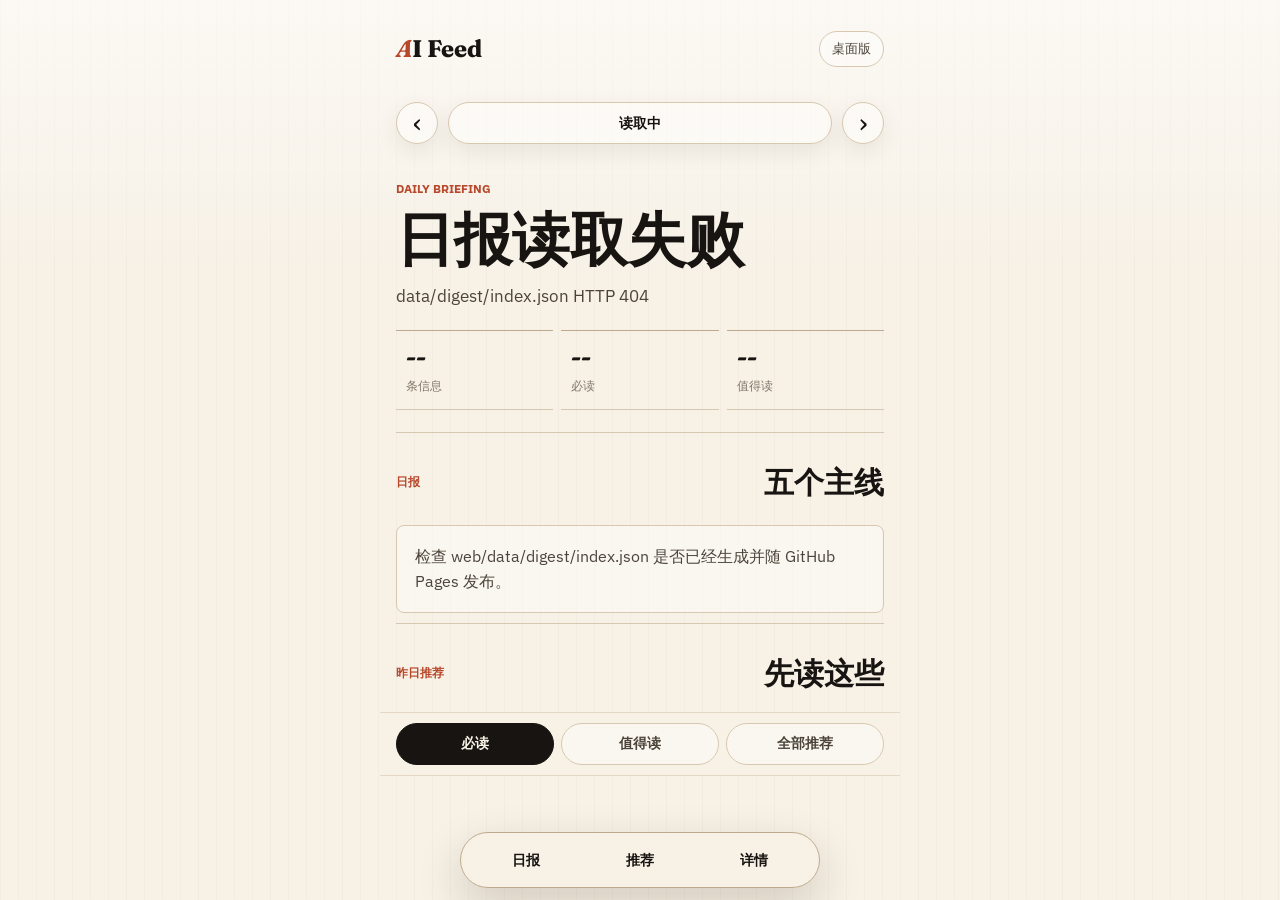
==== web/mobile.html @ b82f572b "Add mobile daily reader" ====
<!doctype html>
<html lang="zh-CN">
<head>
<meta charset="utf-8" />
<meta name="viewport" content="width=device-width,initial-scale=1,viewport-fit=cover" />
<title>AI Feed · Mobile Daily</title>
<link rel="icon" href="favicon.svg" type="image/svg+xml" />
<link rel="preconnect" href="https://fonts.googleapis.com" />
<link rel="preconnect" href="https://fonts.gstatic.com" crossorigin />
<link href="https://fonts.googleapis.com/css2?family=Fraunces:opsz,wght,SOFT@9..144,400..800,0..100&family=IBM+Plex+Sans:wght@400;500;600&display=swap" rel="stylesheet" />
<link rel="stylesheet" href="mobile.css?v=20260612-mobile-daily" />
</head>
<body>
  <main class="phone-shell">
    <header class="mobile-hero">
      <div class="hero-topline">
        <span class="brand-mark">AI Feed</span>
        <a class="desk-link" href="index.html" aria-label="打开桌面版">桌面版</a>
      </div>
      <div class="date-row">
        <button class="date-step" id="prev-date" type="button" aria-label="前一天">‹</button>
        <button class="date-pill" id="date-pill" type="button">读取中</button>
        <button class="date-step" id="next-date" type="button" aria-label="后一天">›</button>
      </div>
      <div class="date-rail" id="date-rail" aria-label="其他日报"></div>
      <p class="eyebrow" id="freshness">Daily briefing</p>
      <h1 id="main-judgment">正在读取今日日报</h1>
      <p class="main-line" id="main-line">请稍等一下。</p>
      <div class="hero-metrics" aria-label="日报覆盖">
        <div>
          <strong id="metric-items">--</strong>
          <span>条信息</span>
        </div>
        <div>
          <strong id="metric-must">--</strong>
          <span>必读</span>
        </div>
        <div>
          <strong id="metric-worth">--</strong>
          <span>值得读</span>
        </div>
      </div>
    </header>

    <section class="section-block" id="story-section">
      <div class="section-head">
        <p>日报</p>
        <h2>五个主线</h2>
      </div>
      <div class="story-list" id="story-list"></div>
    </section>

    <section class="section-block">
      <div class="section-head compact">
        <p>昨日推荐</p>
        <h2 id="recommend-title">先读这些</h2>
      </div>
      <div class="filter-strip" role="tablist" aria-label="推荐筛选">
        <button class="filter-chip active" data-filter="must" type="button">必读</button>
        <button class="filter-chip" data-filter="worth" type="button">值得读</button>
        <button class="filter-chip" data-filter="all" type="button">全部推荐</button>
      </div>
      <div class="recommend-list" id="recommend-list"></div>
    </section>
  </main>

  <nav class="bottom-nav" aria-label="页面跳转">
    <a href="#story-section">日报</a>
    <button id="jump-recommend" type="button">推荐</button>
    <a id="desktop-date-link" href="index.html">详情</a>
  </nav>

  <template id="story-template">
    <article class="story-card">
      <div class="story-rank"></div>
      <h3><a class="story-title" target="_blank" rel="noopener"></a></h3>
      <p class="story-what"></p>
      <p class="story-why"></p>
      <div class="tag-row"></div>
    </article>
  </template>

  <template id="item-template">
    <article class="item-card">
      <a class="item-title" target="_blank" rel="noopener"></a>
      <p class="item-summary"></p>
      <p class="item-reason"></p>
      <div class="item-meta"></div>
    </article>
  </template>

  <script src="mobile.js?v=20260612-mobile-daily"></script>
</body>
</html>
---- web/mobile.css ----
:root {
  --paper: #f7f1e6;
  --paper-warm: #efe3d1;
  --ink: #171411;
  --ink-soft: #4c443a;
  --muted: #827767;
  --line: #d8c8b1;
  --line-strong: #bda98d;
  --tomato: #b8482c;
  --tomato-soft: rgba(184, 72, 44, 0.12);
  --green: #2e6d58;
  --blue: #305f8f;
  --shadow: 0 18px 40px rgba(55, 38, 19, 0.12);
  --font-display: "Fraunces", "Songti SC", "STSong", serif;
  --font-body: "IBM Plex Sans", -apple-system, BlinkMacSystemFont, "PingFang SC", "Microsoft YaHei", sans-serif;
}

* { box-sizing: border-box; }
html { scroll-behavior: smooth; }
body {
  margin: 0;
  min-height: 100vh;
  background:
    linear-gradient(180deg, rgba(255,255,255,0.58), transparent 280px),
    repeating-linear-gradient(90deg, rgba(23,20,17,0.025) 0 1px, transparent 1px 18px),
    var(--paper);
  color: var(--ink);
  font-family: var(--font-body);
  font-size: 16px;
  line-height: 1.58;
  -webkit-font-smoothing: antialiased;
  text-rendering: optimizeLegibility;
}

a { color: inherit; text-decoration: none; }
button {
  color: inherit;
  font: inherit;
  border: 0;
  background: none;
  cursor: pointer;
}

.phone-shell {
  width: min(100%, 520px);
  margin: 0 auto;
  padding: max(18px, env(safe-area-inset-top)) 16px 92px;
}

.mobile-hero {
  display: flex;
  flex-direction: column;
  padding: 12px 0 22px;
}

.hero-topline,
.date-row,
.hero-metrics,
.section-head,
.item-meta,
.tag-row,
.bottom-nav {
  display: flex;
  align-items: center;
}

.hero-topline {
  justify-content: space-between;
  margin-bottom: 34px;
}

.brand-mark {
  font-family: var(--font-display);
  font-size: 24px;
  font-weight: 750;
}

.brand-mark::first-letter {
  color: var(--tomato);
  font-style: italic;
}

.desk-link {
  min-height: 36px;
  display: inline-flex;
  align-items: center;
  padding: 0 12px;
  border: 1px solid var(--line);
  border-radius: 999px;
  color: var(--ink-soft);
  font-size: 13px;
  background: rgba(255,255,255,0.34);
}

.date-row {
  gap: 10px;
  margin-bottom: 10px;
}

.date-step,
.date-pill {
  min-height: 42px;
  border: 1px solid var(--line);
  background: rgba(255,255,255,0.42);
  box-shadow: 0 8px 22px rgba(55, 38, 19, 0.08);
}

.date-step {
  width: 42px;
  border-radius: 50%;
  font-size: 28px;
  line-height: 1;
}

.date-step:disabled {
  opacity: 0.35;
}

.date-pill {
  flex: 1;
  border-radius: 999px;
  font-size: 14px;
  font-weight: 600;
}

.date-rail {
  display: flex;
  gap: 8px;
  margin: 0 -16px 22px;
  padding: 0 16px 4px;
  overflow-x: auto;
  scrollbar-width: none;
}

.date-rail::-webkit-scrollbar {
  display: none;
}

.date-rail button {
  flex: 0 0 auto;
  min-height: 34px;
  padding: 0 11px;
  border: 1px solid var(--line);
  border-radius: 999px;
  background: rgba(255,255,255,0.34);
  color: var(--muted);
  font-size: 12px;
  font-weight: 650;
}

.date-rail button.active {
  background: var(--tomato-soft);
  border-color: rgba(184, 72, 44, 0.35);
  color: var(--tomato);
}

.eyebrow {
  margin: 0 0 12px;
  color: var(--tomato);
  font-size: 12px;
  font-weight: 700;
  text-transform: uppercase;
}

h1,
h2,
h3,
p {
  margin-top: 0;
}

h1 {
  margin-bottom: 14px;
  font-family: var(--font-display);
  font-size: clamp(36px, 12vw, 58px);
  font-weight: 760;
  line-height: 0.98;
}

.main-line {
  margin-bottom: 20px;
  color: var(--ink-soft);
  font-size: 17px;
  line-height: 1.68;
}

.hero-metrics {
  gap: 8px;
}

.hero-metrics div {
  flex: 1;
  min-width: 0;
  padding: 13px 10px;
  border-top: 1px solid var(--line-strong);
  border-bottom: 1px solid var(--line);
}

.hero-metrics strong {
  display: block;
  font-family: var(--font-display);
  font-size: 26px;
  line-height: 1;
}

.hero-metrics span {
  display: block;
  margin-top: 7px;
  color: var(--muted);
  font-size: 12px;
}

.section-block {
  padding: 26px 0 10px;
  border-top: 1px solid var(--line);
}

.section-head {
  justify-content: space-between;
  gap: 14px;
  margin-bottom: 18px;
}

.section-head.compact {
  margin-bottom: 14px;
}

.section-head p {
  margin: 0;
  color: var(--tomato);
  font-size: 12px;
  font-weight: 800;
}

.section-head h2 {
  margin: 0;
  font-family: var(--font-display);
  font-size: 30px;
  font-weight: 720;
}

.story-list,
.recommend-list {
  display: grid;
  gap: 12px;
}

.story-card,
.item-card {
  position: relative;
  padding: 18px;
  border: 1px solid var(--line);
  border-radius: 8px;
  background: rgba(255,255,255,0.42);
  box-shadow: var(--shadow);
}

.story-card {
  padding-top: 52px;
}

.story-rank {
  position: absolute;
  top: 16px;
  left: 18px;
  width: 28px;
  height: 28px;
  display: grid;
  place-items: center;
  border-radius: 50%;
  background: var(--ink);
  color: var(--paper);
  font-family: var(--font-display);
  font-size: 15px;
}

.story-card h3 {
  margin-bottom: 11px;
  font-family: var(--font-display);
  font-size: 24px;
  font-weight: 720;
  line-height: 1.14;
}

.story-title {
  border-bottom: 1px solid transparent;
}

.story-title::after {
  content: " ↗";
  color: var(--tomato);
  font-family: var(--font-body);
  font-size: 0.8em;
}

.story-title:hover {
  border-bottom-color: var(--tomato);
}

.story-what,
.story-why,
.item-summary,
.item-reason {
  color: var(--ink-soft);
}

.story-what {
  margin-bottom: 10px;
  font-size: 16px;
}

.story-why,
.item-summary,
.item-reason {
  margin-bottom: 0;
  font-size: 14px;
}

.story-why {
  padding-top: 10px;
  border-top: 1px dashed var(--line);
}

.tag-row {
  flex-wrap: wrap;
  gap: 7px;
  margin-top: 14px;
}

.tag-row span,
.filter-chip,
.item-meta span {
  border-radius: 999px;
  border: 1px solid var(--line);
  background: rgba(255,255,255,0.38);
}

.tag-row span {
  padding: 4px 8px;
  color: var(--muted);
  font-size: 12px;
}

.filter-strip {
  position: sticky;
  top: 0;
  z-index: 5;
  display: grid;
  grid-template-columns: repeat(3, 1fr);
  gap: 7px;
  margin: 0 -16px 16px;
  padding: 10px 16px;
  background: color-mix(in srgb, var(--paper) 92%, transparent);
  backdrop-filter: blur(14px);
  -webkit-backdrop-filter: blur(14px);
  border-top: 1px solid rgba(216, 200, 177, 0.6);
  border-bottom: 1px solid rgba(216, 200, 177, 0.6);
}

.filter-chip {
  min-height: 42px;
  padding: 0 10px;
  color: var(--ink-soft);
  font-size: 14px;
  font-weight: 650;
}

.filter-chip.active {
  background: var(--ink);
  border-color: var(--ink);
  color: var(--paper);
}

.item-title {
  display: block;
  margin-bottom: 10px;
  font-family: var(--font-display);
  font-size: 21px;
  font-weight: 700;
  line-height: 1.22;
}

.item-title::after {
  content: " ↗";
  color: var(--tomato);
  font-family: var(--font-body);
}

.item-reason {
  margin-top: 10px;
  padding-left: 10px;
  border-left: 3px solid var(--tomato);
}

.item-meta {
  flex-wrap: wrap;
  gap: 7px;
  margin-top: 14px;
}

.item-meta span {
  padding: 5px 9px;
  color: var(--muted);
  font-size: 12px;
}

.item-meta .must {
  background: var(--tomato-soft);
  border-color: rgba(184, 72, 44, 0.35);
  color: var(--tomato);
}

.item-meta .worth {
  background: rgba(46, 109, 88, 0.1);
  border-color: rgba(46, 109, 88, 0.26);
  color: var(--green);
}

.empty-note,
.error-note {
  padding: 18px;
  border: 1px solid var(--line);
  border-radius: 8px;
  color: var(--ink-soft);
  background: rgba(255,255,255,0.38);
}

.bottom-nav {
  position: fixed;
  left: 50%;
  bottom: max(12px, env(safe-area-inset-bottom));
  z-index: 10;
  width: min(360px, calc(100% - 32px));
  transform: translateX(-50%);
  justify-content: space-around;
  padding: 8px;
  border: 1px solid var(--line-strong);
  border-radius: 999px;
  background: rgba(247, 241, 230, 0.88);
  box-shadow: 0 18px 46px rgba(55, 38, 19, 0.18);
  backdrop-filter: blur(18px) saturate(140%);
  -webkit-backdrop-filter: blur(18px) saturate(140%);
}

.bottom-nav a,
.bottom-nav button {
  min-width: 88px;
  min-height: 38px;
  display: grid;
  place-items: center;
  border-radius: 999px;
  font-size: 14px;
  font-weight: 700;
}

.bottom-nav a:active,
.bottom-nav button:active {
  background: var(--tomato-soft);
}

@media (max-width: 360px) {
  .phone-shell { padding-left: 12px; padding-right: 12px; }
  .story-card,
  .item-card { padding-left: 14px; padding-right: 14px; }
  .filter-strip { margin-left: -12px; margin-right: -12px; padding-left: 12px; padding-right: 12px; }
  .bottom-nav { width: calc(100% - 20px); }
  .bottom-nav a,
  .bottom-nav button { min-width: 76px; }
}
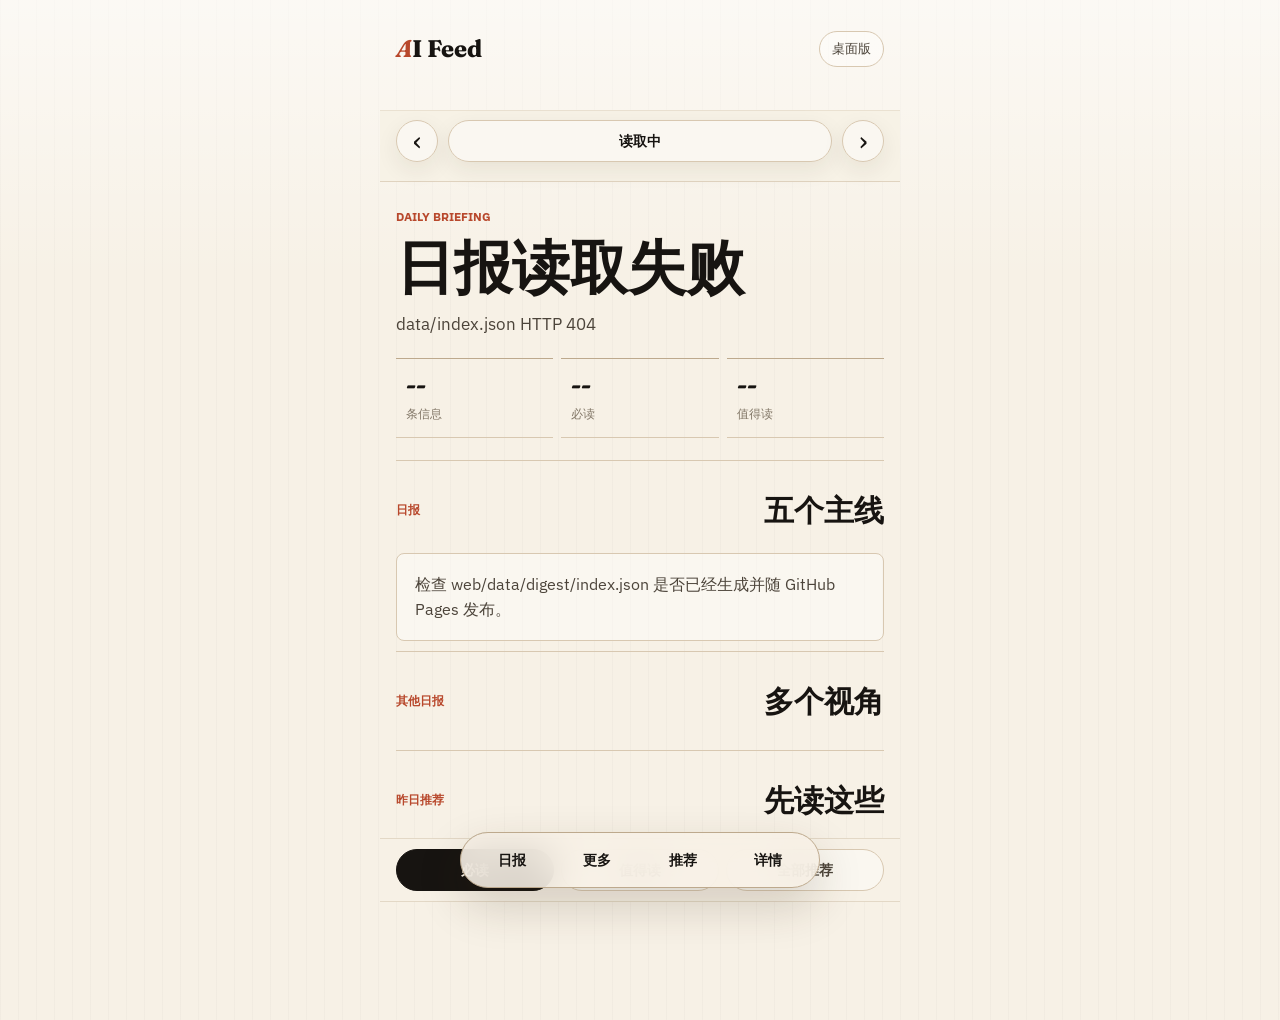
==== commit c0f47e91: "Refine mobile briefings and sticky dates" ====
--- a/web/mobile.html
+++ b/web/mobile.html
@@ -17,12 +17,18 @@
         <span class="brand-mark">AI Feed</span>
         <a class="desk-link" href="index.html" aria-label="打开桌面版">桌面版</a>
       </div>
+    </header>
+
+    <div class="date-dock">
       <div class="date-row">
         <button class="date-step" id="prev-date" type="button" aria-label="前一天">‹</button>
         <button class="date-pill" id="date-pill" type="button">读取中</button>
         <button class="date-step" id="next-date" type="button" aria-label="后一天">›</button>
       </div>
       <div class="date-rail" id="date-rail" aria-label="其他日报"></div>
+    </div>
+
+    <section class="hero-summary" aria-label="日报摘要">
       <p class="eyebrow" id="freshness">Daily briefing</p>
       <h1 id="main-judgment">正在读取今日日报</h1>
       <p class="main-line" id="main-line">请稍等一下。</p>
@@ -40,7 +46,7 @@
           <span>值得读</span>
         </div>
       </div>
-    </header>
+    </section>
 
     <section class="section-block" id="story-section">
       <div class="section-head">
@@ -48,6 +54,14 @@
         <h2>五个主线</h2>
       </div>
       <div class="story-list" id="story-list"></div>
+    </section>
+
+    <section class="section-block" id="briefing-section">
+      <div class="section-head compact">
+        <p>其他日报</p>
+        <h2>多个视角</h2>
+      </div>
+      <div class="briefing-list" id="briefing-list"></div>
     </section>
 
     <section class="section-block">
@@ -66,6 +80,7 @@
 
   <nav class="bottom-nav" aria-label="页面跳转">
     <a href="#story-section">日报</a>
+    <button id="jump-briefings" type="button">更多</button>
     <button id="jump-recommend" type="button">推荐</button>
     <a id="desktop-date-link" href="index.html">详情</a>
   </nav>
@@ -89,6 +104,15 @@
     </article>
   </template>
 
+  <template id="briefing-template">
+    <article class="briefing-card">
+      <p class="briefing-kicker"></p>
+      <h3></h3>
+      <p class="briefing-body"></p>
+      <div class="briefing-rows"></div>
+    </article>
+  </template>
+
   <script src="mobile.js?v=20260612-mobile-daily"></script>
 </body>
 </html>
--- a/web/mobile.css
+++ b/web/mobile.css
@@ -50,15 +50,21 @@
 .mobile-hero {
   display: flex;
   flex-direction: column;
-  padding: 12px 0 22px;
+  padding: 12px 0 8px;
+}
+
+.hero-summary {
+  padding: 8px 0 22px;
 }
 
 .hero-topline,
 .date-row,
+.date-dock,
 .hero-metrics,
 .section-head,
 .item-meta,
 .tag-row,
+.briefing-row-meta,
 .bottom-nav {
   display: flex;
   align-items: center;
@@ -92,9 +98,24 @@
   background: rgba(255,255,255,0.34);
 }
 
+.date-dock {
+  position: sticky;
+  top: 0;
+  z-index: 6;
+  flex-direction: column;
+  align-items: stretch;
+  margin: 0 -16px 18px;
+  padding: 9px 16px 8px;
+  background: color-mix(in srgb, var(--paper) 93%, transparent);
+  border-top: 1px solid rgba(216, 200, 177, 0.42);
+  border-bottom: 1px solid rgba(216, 200, 177, 0.72);
+  backdrop-filter: blur(14px) saturate(140%);
+  -webkit-backdrop-filter: blur(14px) saturate(140%);
+}
+
 .date-row {
   gap: 10px;
-  margin-bottom: 10px;
+  margin-bottom: 9px;
 }
 
 .date-step,
@@ -126,8 +147,8 @@
 .date-rail {
   display: flex;
   gap: 8px;
-  margin: 0 -16px 22px;
-  padding: 0 16px 4px;
+  margin: 0 -16px;
+  padding: 0 16px 2px;
   overflow-x: auto;
   scrollbar-width: none;
 }
@@ -240,13 +261,15 @@
 }
 
 .story-list,
-.recommend-list {
+.recommend-list,
+.briefing-list {
   display: grid;
   gap: 12px;
 }
 
 .story-card,
-.item-card {
+.item-card,
+.briefing-card {
   position: relative;
   padding: 18px;
   border: 1px solid var(--line);
@@ -257,6 +280,73 @@
 
 .story-card {
   padding-top: 52px;
+}
+
+.briefing-card {
+  box-shadow: none;
+}
+
+.briefing-kicker {
+  margin: 0 0 7px;
+  color: var(--tomato);
+  font-size: 12px;
+  font-weight: 800;
+}
+
+.briefing-card h3 {
+  margin-bottom: 10px;
+  font-family: var(--font-display);
+  font-size: 23px;
+  font-weight: 720;
+  line-height: 1.16;
+}
+
+.briefing-body {
+  margin-bottom: 12px;
+  color: var(--ink-soft);
+  font-size: 14px;
+}
+
+.briefing-rows {
+  display: grid;
+  gap: 8px;
+}
+
+.briefing-row {
+  padding: 10px 0 0;
+  border-top: 1px dashed var(--line);
+}
+
+.briefing-row-title {
+  display: block;
+  font-weight: 750;
+  line-height: 1.35;
+}
+
+.briefing-row-title[href]::after {
+  content: " ↗";
+  color: var(--tomato);
+  font-weight: 600;
+}
+
+.briefing-row-text {
+  margin: 5px 0 0;
+  color: var(--ink-soft);
+  font-size: 13px;
+}
+
+.briefing-row-meta {
+  flex-wrap: wrap;
+  gap: 6px;
+  margin-top: 7px;
+}
+
+.briefing-row-meta span {
+  padding: 3px 7px;
+  border: 1px solid var(--line);
+  border-radius: 999px;
+  color: var(--muted);
+  font-size: 11px;
 }
 
 .story-rank {
@@ -444,7 +534,7 @@
 
 .bottom-nav a,
 .bottom-nav button {
-  min-width: 88px;
+  min-width: 72px;
   min-height: 38px;
   display: grid;
   place-items: center;
